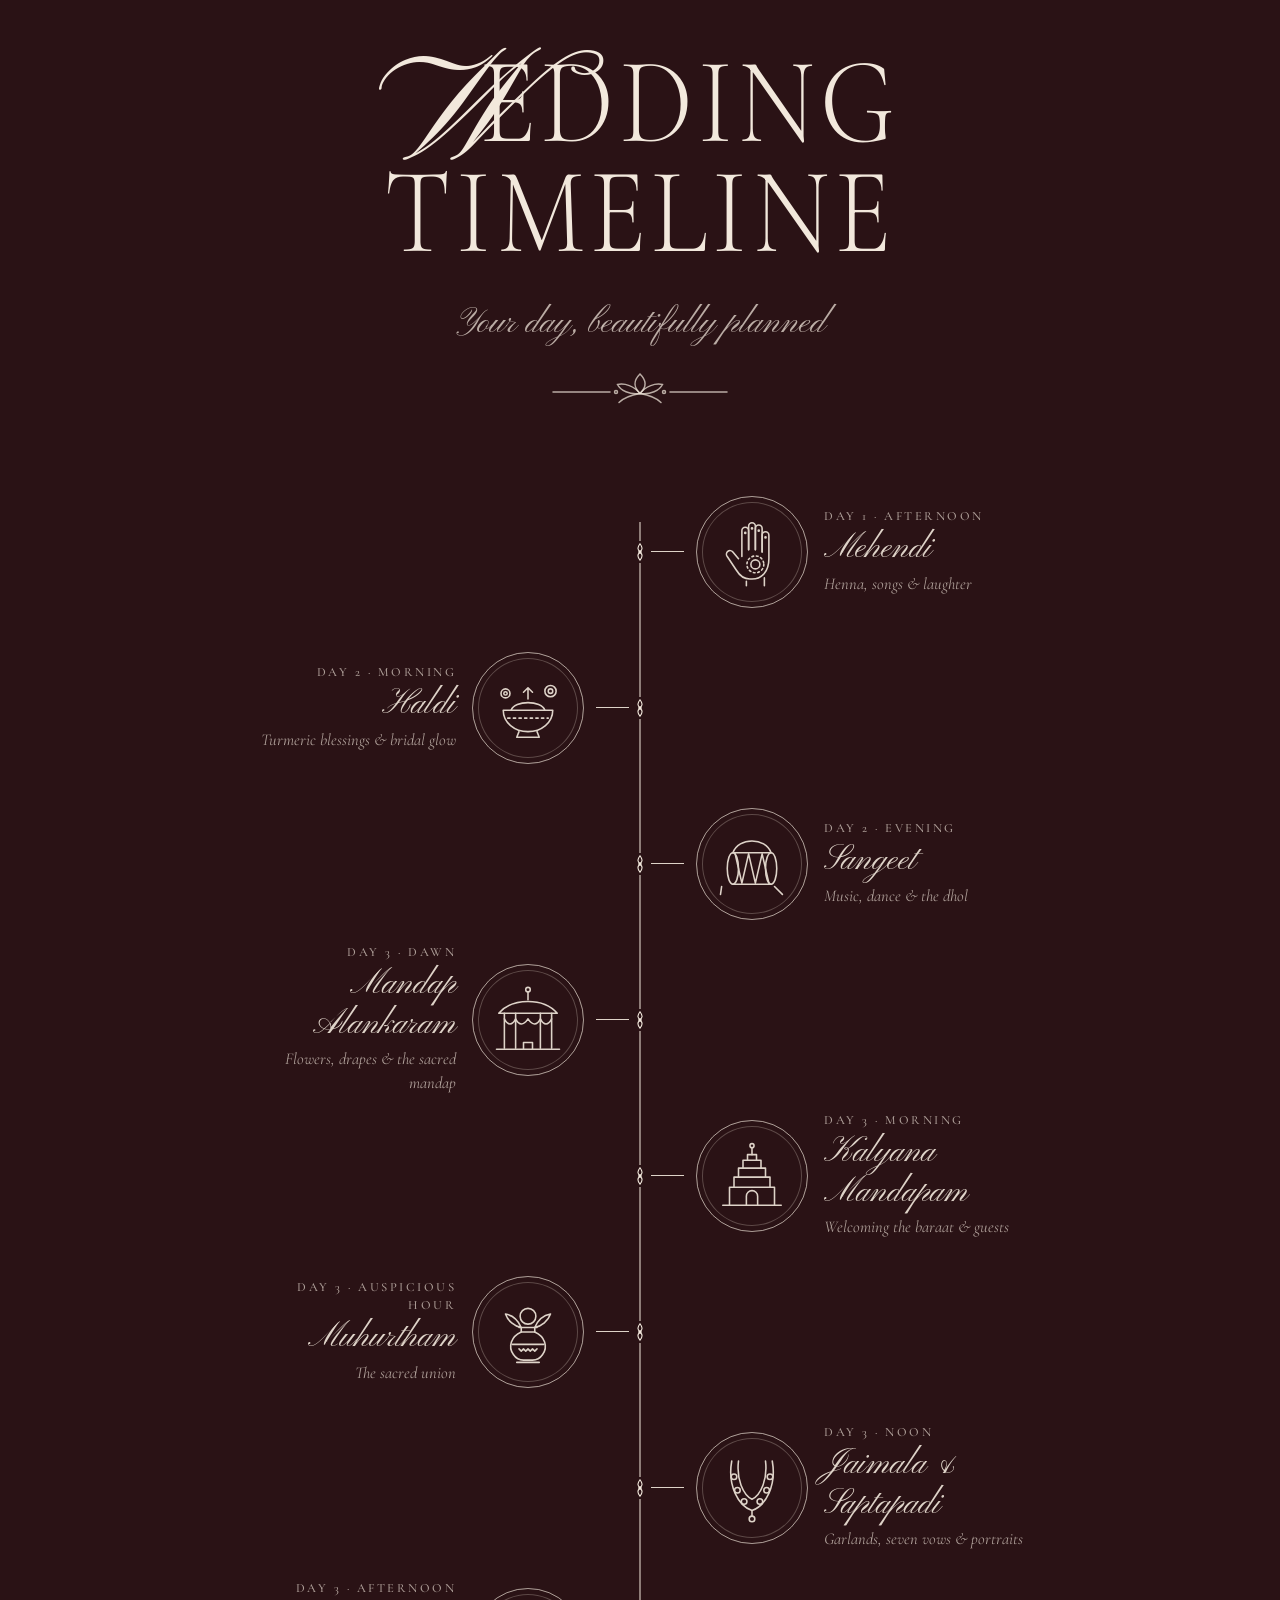
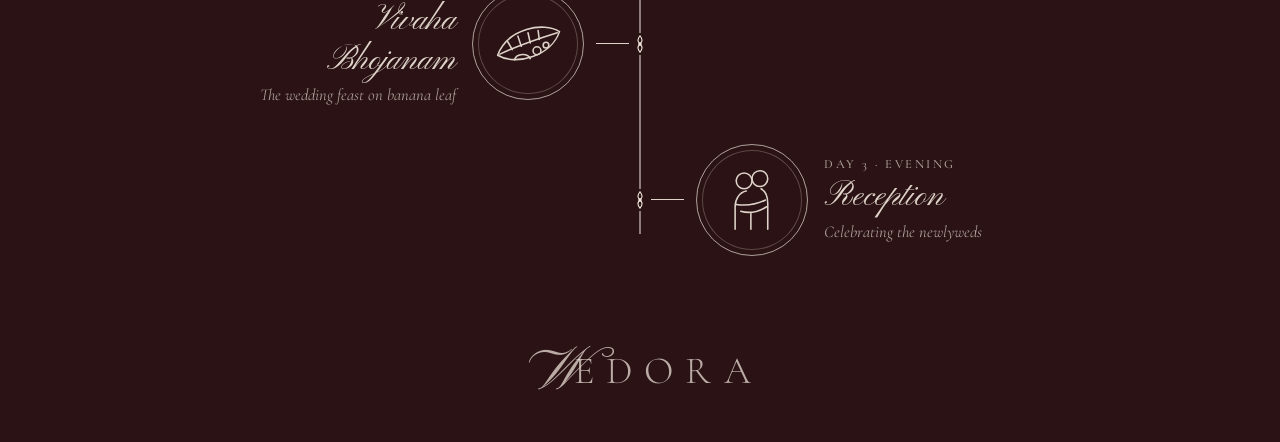
==== wedding-management-system/index.html @ 7cae9bbd "Initial wedding management project" ====
<!DOCTYPE html>
<html lang="en">
<head>
    <meta charset="UTF-8">
    <meta name="viewport" content="width=device-width, initial-scale=1.0">
    <title>Wedora | Wedding Timeline</title>
    <link rel="preconnect" href="https://fonts.googleapis.com">
    <link rel="preconnect" href="https://fonts.gstatic.com" crossorigin>
    <link href="https://fonts.googleapis.com/css2?family=Cormorant+Garamond:wght@300;400;500;600&family=Pinyon+Script&display=swap" rel="stylesheet">
    <link href="css/wedora.css" rel="stylesheet">
</head>
<body>
    <main class="page">

        <h1 class="tl-title" aria-label="Wedding Timeline">
            <span class="line"><span class="script-cap">W</span><span class="caps">EDDING</span></span>
            <span class="line"><span class="caps">TIMELINE</span></span>
        </h1>

        <p class="tl-subtitle">Your day, beautifully planned</p>
        <div class="lotus" id="lotus"></div>

        <!-- Filled in by js/timeline.js from the EVENTS list in js/events.js -->
        <ul class="timeline" id="timeline"></ul>

        <p class="signature" aria-label="Wedora"><span class="script-cap">W</span>EDORA</p>

    </main>

    <script src="js/icons.js"></script>
    <script src="js/events.js"></script>
    <script src="js/timeline.js"></script>
</body>
</html>
---- wedding-management-system/css/wedora.css ----
/* =====================================================================
   css/wedora.css  -  Wedora timeline (index.html) and records page (event.html)
   Deep burgundy background, ivory thin serif type, ivory line-art.
   ===================================================================== */

:root {
    --bg:        #2a1215;   /* deep, almost-black burgundy */
    --bg-raised: #331a1d;   /* slightly lighter, for the form panel */
    --ivory:     #f2e8dc;
    --ivory-dim: rgba(242, 232, 220, .72);
    --hairline:  rgba(242, 232, 220, .28);
    --danger:    #e8a3a3;
    --ok:        #bfd8b0;

    --serif:  'Cormorant Garamond', 'Cormorant', Georgia, 'Times New Roman', serif;
    --script: 'Pinyon Script', 'Great Vibes', cursive;

    --step: 156px;          /* vertical distance between timeline events */
    --connector: 44px;      /* short horizontal line to the centre line */
    --icon: 112px;
}

* { box-sizing: border-box; }

html, body {
    margin: 0;
    background: var(--bg);
    color: var(--ivory);
    font-family: var(--serif);
    -webkit-font-smoothing: antialiased;
}

a { color: inherit; }

/* =====================================================================
   1. TIMELINE PAGE
   ===================================================================== */

.page {
    max-width: 820px;
    margin: 0 auto;
    padding: 56px 20px 48px;
}

/* ---------- Heading ---------- */
.tl-title {
    margin: 0;
    text-align: center;
    font-weight: 300;
    line-height: 1.04;
    letter-spacing: .05em;
    font-size: clamp(3.1rem, 11vw, 6.6rem);
}
.tl-title .line { display: block; }
.tl-title .caps { display: inline-block; transform: scaleY(1.16); transform-origin: bottom; }
.tl-title .script-cap {
    font-family: var(--script);
    font-weight: 400;
    font-size: 1.45em;
    letter-spacing: 0;
    line-height: 0;
    margin-right: -.18em;
    position: relative;
    top: .08em;
}

.tl-subtitle {
    margin: 26px 0 0;
    text-align: center;
    font-family: var(--script);
    font-size: clamp(1.5rem, 4.2vw, 2.2rem);
    font-weight: 400;
    color: var(--ivory-dim);
}

/* ---------- The timeline ---------- */
.timeline {
    position: relative;
    margin: 70px auto 0;
    padding: 0;
    list-style: none;
}

/* the single thin vertical line */
.timeline::before {
    content: '';
    position: absolute;
    left: 50%;
    top: calc(var(--step) * .5 - 30px);
    bottom: calc(var(--step) * .5 - 34px);
    width: 1px;
    background: var(--ivory);
    transform: translateX(-.5px);
}

.timeline li { position: relative; height: var(--step); }

/* each event is one link: text + icon + connector */
.event {
    position: absolute;
    top: 0;
    height: var(--step);
    width: 50%;
    display: flex;
    align-items: center;
    gap: 16px;
    text-decoration: none;
    color: var(--ivory);
    cursor: pointer;
    opacity: .9;
    transition: opacity .25s ease;
}
.event.left  { left: 0;   justify-content: flex-end; }
.event.right { left: 50%; justify-content: flex-start; }

.event .connector {
    flex: 0 0 var(--connector);
    height: 1px;
    background: var(--ivory);
}
.event.left  .connector { margin-left: -4px; }
.event.right .connector { margin-right: -4px; }

.event .icon {
    flex: 0 0 var(--icon);
    width: var(--icon);
    height: var(--icon);
    transition: transform .3s ease;
}
.event .icon svg { width: 100%; height: 100%; display: block; }

.event .text {
    max-width: 15em;
    font-size: 17px;
    font-weight: 500;
    line-height: 1.45;
}
.event.left  .text { text-align: right; }
.event.right .text { text-align: left; }
.event .time  { display: block; margin-bottom: 4px; text-transform: uppercase; letter-spacing: .2em; font-size: 12.5px; color: var(--ivory-dim); }
.event .caption { display: block; margin-top: 4px; font-style: italic; font-weight: 400; font-size: 16.5px; color: var(--ivory-dim); }

/* the ceremony name, in script like an invitation card */
.event .label { font-family: var(--script); font-weight: 400; font-size: 2.15rem; line-height: 1.15; }

/* round frame around each icon (like the circles on an invitation) */
.event .medallion {
    border: 1px solid var(--ivory-dim);
    border-radius: 50%;
    padding: 19px;
    box-shadow: inset 0 0 0 5px var(--bg), inset 0 0 0 6px var(--hairline);
}

/* small ornament where the connector meets the centre line */
.timeline .knot {
    position: absolute;
    left: 50%;
    top: calc(var(--step) / 2);
    width: 22px; height: 22px;
    transform: translate(-50%, -50%);
    background: var(--bg);
    color: var(--ivory);
    z-index: 1;
    pointer-events: none;
}
.timeline .knot svg { width: 100%; height: 100%; display: block; }

/* lotus divider under the subtitle */
.lotus { width: 180px; margin: 22px auto 0; color: var(--ivory-dim); }
.lotus svg { width: 100%; display: block; }
.event .label { display: block; }

/* clickable, but quiet: brighter + thin underline on hover / keyboard focus */
.event:hover, .event:focus-visible { opacity: 1; }
.event:hover .icon, .event:focus-visible .icon { transform: scale(1.06); }
.event:hover .label, .event:focus-visible .label {
    text-decoration: underline;
    text-decoration-thickness: 1px;
    text-underline-offset: 5px;
}
.event:focus-visible { outline: none; }
.event:focus-visible .icon { outline: 1px dotted var(--ivory-dim); outline-offset: 6px; }

/* ---------- WEDORA signature at the bottom ---------- */
.signature {
    margin: 70px 0 0;
    text-align: center;
    font-weight: 300;
    font-size: clamp(1.7rem, 5vw, 2.4rem);
    letter-spacing: .32em;
    text-indent: .32em;
    color: var(--ivory-dim);
}
.signature .script-cap {
    font-family: var(--script);
    font-size: 1.5em;
    letter-spacing: 0;
    margin-right: -.08em;
    line-height: 0;
    position: relative;
    top: .1em;
}

/* ---------- Mobile: same layout, scaled down ---------- */
@media (max-width: 640px) {
    :root { --step: 128px; --connector: 10px; --icon: 54px; }
    .event .medallion { padding: 10px; box-shadow: inset 0 0 0 3px var(--bg), inset 0 0 0 4px var(--hairline); }
    .event .label { font-size: 1.12rem; overflow-wrap: anywhere; }
    .event .time { font-size: 9px; letter-spacing: .12em; }
    .event .caption { font-size: 12.5px; line-height: 1.3; }
    .timeline .knot { width: 16px; height: 16px; }
    .page { padding: 40px 6px 36px; }
    .timeline { margin-top: 48px; }
    .event { gap: 7px; }
    .event .text { max-width: 8.6em; line-height: 1.35; }
    .signature { margin-top: 48px; }
}
@media (max-width: 360px) {
    :root { --icon: 46px; --connector: 6px; }
    .event .label { font-size: 1rem; }
    .event .caption { font-size: 11.5px; }
}


/* =====================================================================
   2. RECORDS PAGE (event.html)
   ===================================================================== */

.records { max-width: 1180px; margin: 0 auto; padding: 28px 24px 60px; }

.topbar {
    display: flex;
    justify-content: space-between;
    align-items: center;
    gap: 12px;
    font-size: 13px;
    letter-spacing: .2em;
    text-transform: uppercase;
}
.back-link {
    display: inline-flex; align-items: center; gap: 6px;
    text-decoration: none; color: var(--ivory-dim);
}
.back-link svg { width: 18px; height: 18px; }
.back-link:hover { color: var(--ivory); }
.session-info { color: var(--ivory-dim); text-align: right; }
.session-info button { margin-left: 10px; }

.rec-header { text-align: center; margin: 34px 0 30px; }
.rec-header .icon { width: 64px; height: 64px; margin: 0 auto 12px; }
.rec-header .icon svg { width: 100%; height: 100%; }
.rec-header .event-line {
    font-size: 13px; letter-spacing: .24em; text-transform: uppercase; color: var(--ivory-dim);
}
.rec-header h1 {
    margin: 10px 0 6px;
    font-weight: 300;
    font-size: clamp(2.2rem, 6vw, 3.4rem);
    letter-spacing: .08em;
    text-transform: uppercase;
}
.rec-header .table-name { font-family: var(--script); font-size: 1.6rem; color: var(--ivory-dim); }

/* thin divider like the timeline line */
.hairline { height: 1px; background: var(--hairline); border: 0; margin: 0; }

/* ---------- toolbar: search + add ---------- */
.toolbar {
    display: flex; flex-wrap: wrap; gap: 14px;
    justify-content: space-between; align-items: flex-end;
    margin: 26px 0 18px;
}
.search {
    flex: 1 1 280px; max-width: 420px;
    background: transparent;
    border: 0; border-bottom: 1px solid var(--hairline);
    color: var(--ivory);
    font: inherit; font-size: 18px;
    padding: 8px 2px;
}
.search::placeholder { color: rgba(242,232,220,.45); font-style: italic; }
.search:focus { outline: none; border-bottom-color: var(--ivory); }

/* ---------- buttons: thin outlined, uppercase ---------- */
.btn-line {
    background: transparent;
    color: var(--ivory);
    border: 1px solid var(--ivory-dim);
    font-family: var(--serif);
    font-size: 13px;
    font-weight: 600;
    letter-spacing: .2em;
    text-transform: uppercase;
    padding: 10px 20px;
    cursor: pointer;
    transition: background .2s ease, color .2s ease;
}
.btn-line:hover:not(:disabled) { background: var(--ivory); color: var(--bg); }
.btn-line:disabled { opacity: .45; cursor: not-allowed; }
.btn-line.small { padding: 6px 12px; font-size: 11px; }
.btn-line.solid { background: var(--ivory); color: var(--bg); }
.btn-line.solid:hover:not(:disabled) { background: transparent; color: var(--ivory); }

.link-btn {
    background: none; border: 0; padding: 0 2px;
    color: var(--ivory-dim);
    font-family: var(--serif); font-size: 12px; font-weight: 600;
    letter-spacing: .16em; text-transform: uppercase;
    cursor: pointer;
}
.link-btn:hover { color: var(--ivory); text-decoration: underline; text-underline-offset: 4px; }
.link-btn.danger:hover { color: var(--danger); }

/* ---------- data table ---------- */
.table-wrap { overflow-x: auto; border-top: 1px solid var(--hairline); }
table.data { width: 100%; border-collapse: collapse; font-size: 16.5px; }
table.data th {
    text-align: left; font-weight: 600;
    font-size: 11.5px; letter-spacing: .18em; text-transform: uppercase;
    color: var(--ivory-dim);
    padding: 14px 10px; border-bottom: 1px solid var(--hairline);
    white-space: nowrap;
}
table.data td { padding: 13px 10px; border-bottom: 1px solid rgba(242,232,220,.12); vertical-align: top; }
table.data tr:hover td { background: rgba(242,232,220,.035); }
table.data .num { text-align: right; white-space: nowrap; font-variant-numeric: tabular-nums; }
table.data .actions { white-space: nowrap; text-align: right; width: 1%; }
table.data .actions .act { display: flex; flex-direction: column; align-items: flex-end; gap: 7px; }
table.data td:nth-child(2) { min-width: 9.5em; }
.sub { display: block; font-size: 14px; color: var(--ivory-dim); }

.status {
    display: inline-block; font-size: 11px; letter-spacing: .16em; text-transform: uppercase;
    border: 1px solid var(--hairline); padding: 2px 8px; white-space: nowrap;
}
.status.Cancelled, .status.Failed { color: var(--danger); border-color: rgba(232,163,163,.45); }
.status.Completed, .status.Success { color: var(--ok); border-color: rgba(191,216,176,.45); }

/* loading / empty / error messages */
.state { text-align: center; padding: 46px 10px; color: var(--ivory-dim); font-size: 19px; font-style: italic; }
.state.error { color: var(--danger); font-style: normal; }
.count-line { margin-top: 12px; font-size: 13px; letter-spacing: .14em; text-transform: uppercase; color: var(--ivory-dim); }

/* notices (success / error) */
.notice { border: 1px solid var(--hairline); padding: 10px 14px; margin-bottom: 16px; font-size: 16px; }
.notice.error { border-color: rgba(232,163,163,.5); color: var(--danger); }
.notice.success { border-color: rgba(191,216,176,.5); color: var(--ok); }

/* ---------- sign-in panel + modal form ---------- */
.panel {
    max-width: 420px; margin: 20px auto 0;
    border: 1px solid var(--hairline);
    padding: 30px 28px;
    text-align: center;
}
.panel p { color: var(--ivory-dim); font-size: 17px; }

.field { margin-bottom: 16px; text-align: left; }
.field label {
    display: block; margin-bottom: 4px;
    font-size: 11.5px; letter-spacing: .18em; text-transform: uppercase; color: var(--ivory-dim);
}
.field input, .field select, .field textarea {
    width: 100%;
    background: transparent;
    border: 0; border-bottom: 1px solid var(--hairline);
    color: var(--ivory);
    font: inherit; font-size: 17px;
    padding: 6px 2px;
    color-scheme: dark;            /* dark date pickers / dropdowns */
}
.field select option { background: var(--bg); color: var(--ivory); }
.field input:focus, .field select:focus { outline: none; border-bottom-color: var(--ivory); }
.field .hint { font-size: 13.5px; color: var(--ivory-dim); font-style: italic; margin-top: 3px; }
.field-row { display: grid; grid-template-columns: 1fr 1fr; gap: 0 20px; }

.modal-backdrop {
    position: fixed; inset: 0; z-index: 50;
    background: rgba(15, 5, 7, .78);
    display: none; align-items: flex-start; justify-content: center;
    padding: 6vh 16px; overflow-y: auto;
}
.modal-backdrop.open { display: flex; }
.modal {
    width: 100%; max-width: 560px;
    background: var(--bg);
    border: 1px solid var(--ivory-dim);
    padding: 28px 28px 24px;
}
.modal.wide { max-width: 760px; }
.modal h2 {
    margin: 0 0 4px; text-align: center;
    font-weight: 400; font-size: 26px; letter-spacing: .14em; text-transform: uppercase;
}
.modal .modal-sub { text-align: center; font-family: var(--script); font-size: 1.4rem; color: var(--ivory-dim); margin-bottom: 18px; }
.modal .buttons { display: flex; justify-content: flex-end; gap: 10px; margin-top: 22px; }

.money-line { display: flex; justify-content: center; gap: 28px; flex-wrap: wrap; margin: 6px 0 18px; font-size: 16px; }
.money-line b { font-weight: 600; }

@media (max-width: 640px) {
    .records { padding: 20px 12px 40px; }
    .field-row { grid-template-columns: 1fr; }
    .topbar { font-size: 11px; letter-spacing: .14em; }
    .modal { padding: 22px 16px; }
}


/* =====================================================================
   3. REPORTS PAGE (reports.html)
   ===================================================================== */

.stats {
    display: grid;
    grid-template-columns: repeat(4, 1fr);
    gap: 0;
    margin: 28px 0 10px;
    border-top: 1px solid var(--hairline);
    border-left: 1px solid var(--hairline);
}
.stat { padding: 18px 18px 16px; border-right: 1px solid var(--hairline); border-bottom: 1px solid var(--hairline); }
.stat-label { font-size: 11.5px; letter-spacing: .18em; text-transform: uppercase; color: var(--ivory-dim); }
.stat-value { font-size: clamp(1.6rem, 3vw, 2.2rem); font-weight: 400; margin-top: 6px; font-variant-numeric: tabular-nums; }
.stat-note { font-size: 14px; font-style: italic; color: var(--ivory-dim); }

.report-grid { display: grid; grid-template-columns: minmax(0, 1fr) minmax(0, 1fr); gap: 0 40px; }
.report-grid > *, .report-card { min-width: 0; }
.report-card { margin-top: 34px; }
.report-card h2 {
    margin: 0; font-weight: 400; font-size: 22px; letter-spacing: .14em; text-transform: uppercase;
}
.report-sql {
    margin: 4px 0 14px; font-size: 14.5px; font-style: italic; color: var(--ivory-dim);
    padding-bottom: 10px; border-bottom: 1px solid var(--hairline);
}

/* thin single-colour bars with the exact value beside each */
.bars { display: flex; flex-direction: column; gap: 4px; }
.bar-row {
    display: grid; grid-template-columns: minmax(0, 34%) minmax(0, 1fr) auto;
    align-items: center; gap: 14px;
    padding: 7px 0; font-size: 16.5px;
}
.bar-row:hover { background: rgba(242,232,220,.04); }
.bar-label { min-width: 0; overflow: hidden; text-overflow: ellipsis; white-space: nowrap; }
.bar-track { height: 8px; position: relative; }
.bar-fill { position: absolute; left: 0; top: 0; bottom: 0; background: var(--ivory); border-radius: 0 4px 4px 0; opacity: .85; }
.bar-row:hover .bar-fill { opacity: 1; }
.bar-value { font-variant-numeric: tabular-nums; white-space: nowrap; color: var(--ivory); }

@media (max-width: 860px) {
    .stats { grid-template-columns: repeat(2, 1fr); }
    .report-grid { grid-template-columns: minmax(0, 1fr); }
}
@media (max-width: 640px) {
    .bar-row { grid-template-columns: minmax(0, 40%) minmax(0, 1fr) auto; gap: 8px; font-size: 15px; }
}
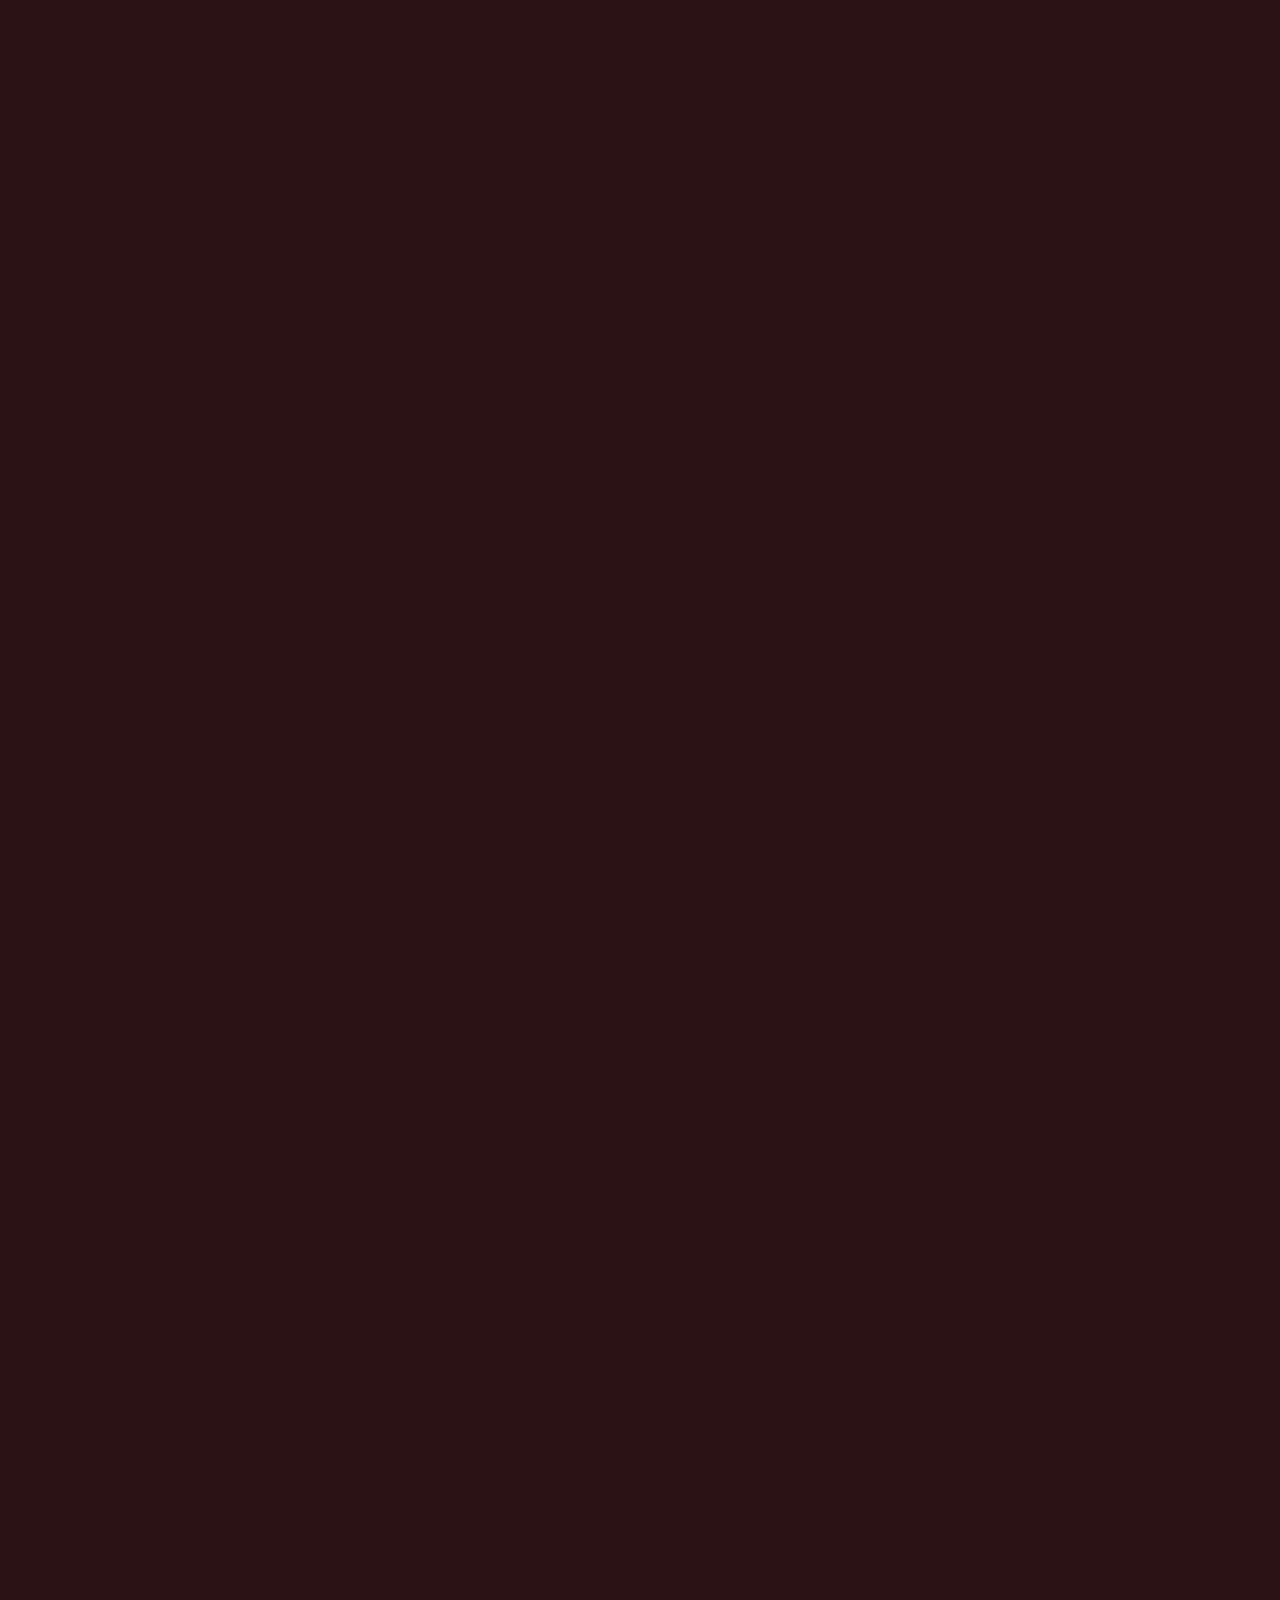
==== commit e0f391ae: "Vendors, packages, reviews, account pages and sign-in first" ====
--- a/wedding-management-system/index.html
+++ b/wedding-management-system/index.html
@@ -10,6 +10,7 @@
     <link href="css/wedora.css" rel="stylesheet">
 </head>
 <body>
+    <style>main.page { visibility: hidden; }</style>
     <main class="page">
 
         <h1 class="tl-title" aria-label="Wedding Timeline">
@@ -24,11 +25,33 @@
         <ul class="timeline" id="timeline"></ul>
 
         <p class="signature" aria-label="Wedora"><span class="script-cap">W</span>EDORA</p>
+        <p class="account-line" id="accountLine"><a href="login.html">Sign in</a><span>·</span><a href="register.html">Register</a></p>
 
     </main>
 
+    <script src="https://cdn.jsdelivr.net/npm/@supabase/supabase-js@2"></script>
+    <script src="js/supabase.js"></script>
+    <script src="js/auth.js"></script>
     <script src="js/icons.js"></script>
     <script src="js/events.js"></script>
     <script src="js/timeline.js"></script>
+    <script>
+        // The timeline is for signed-in users: visitors are sent to the Sign In page first.
+        (async () => {
+            const role = await getRole();
+            if (!role) { location.replace('login.html'); return; }
+
+            // signed in: show the page and the account line under WEDORA
+            document.querySelector('main.page').style.visibility = 'visible';
+            const home = role === 'admin' ? '<a href="reports.html">Reports</a>' : '<a href="customer-dashboard.html">My dashboard</a>';
+            const line = document.getElementById('accountLine');
+            line.innerHTML = `${home}<span>·</span><a href="#" id="signOut">Sign out</a>`;
+            document.getElementById('signOut').onclick = async (e) => {
+                e.preventDefault();
+                await db.auth.signOut();
+                location.replace('login.html');
+            };
+        })();
+    </script>
 </body>
 </html>
--- a/wedding-management-system/css/wedora.css
+++ b/wedding-management-system/css/wedora.css
@@ -455,3 +455,95 @@
 @media (max-width: 640px) {
     .bar-row { grid-template-columns: minmax(0, 40%) minmax(0, 1fr) auto; gap: 8px; font-size: 15px; }
 }
+
+
+/* =====================================================================
+   4. TABS, DATE CHECK, STARS (Vendors / Packages / Reviews)
+   ===================================================================== */
+
+.tabs { display: flex; justify-content: center; flex-wrap: wrap; gap: 8px 30px; margin-top: 24px; }
+.tabs a {
+    text-decoration: none;
+    font-size: 13px; font-weight: 600; letter-spacing: .22em; text-transform: uppercase;
+    color: var(--ivory-dim);
+    padding-bottom: 6px; border-bottom: 1px solid transparent;
+}
+.tabs a:hover { color: var(--ivory); }
+.tabs a.active { color: var(--ivory); border-bottom-color: var(--ivory); }
+
+.date-check {
+    display: inline-flex; align-items: center; gap: 10px;
+    font-size: 11.5px; letter-spacing: .18em; text-transform: uppercase; color: var(--ivory-dim);
+}
+.date-check input {
+    background: transparent; border: 0; border-bottom: 1px solid var(--hairline);
+    color: var(--ivory); font: inherit; font-size: 16px; letter-spacing: 0; text-transform: none;
+    padding: 6px 2px; color-scheme: dark;
+}
+.date-check input:focus { outline: none; border-bottom-color: var(--ivory); }
+
+.stars { letter-spacing: .08em; white-space: nowrap; }
+.stars .off { opacity: .28; }
+
+.status.Available, .status.Verified, .status.Offered { color: var(--ok); border-color: rgba(191,216,176,.45); }
+.status.Booked, .status.Pending, .status.Unverified { color: #e9cf9a; border-color: rgba(233,207,154,.45); }
+.field textarea { resize: vertical; font-family: inherit; }
+
+@media (max-width: 640px) {
+    .tabs { gap: 6px 18px; }
+    .tabs a { font-size: 11px; letter-spacing: .14em; }
+}
+
+
+/* =====================================================================
+   5. ACCOUNT PAGES (login, register, dashboard) + timeline account line
+   ===================================================================== */
+
+.account-line {
+    margin: 14px 0 0; text-align: center;
+    font-size: 12.5px; letter-spacing: .24em; text-transform: uppercase;
+}
+.account-line a { color: var(--ivory-dim); text-decoration: none; }
+.account-line a:hover { color: var(--ivory); text-decoration: underline; text-underline-offset: 4px; }
+.account-line span { margin: 0 12px; color: var(--hairline); }
+
+.panel.wide { max-width: 580px; text-align: left; }
+.panel .notice { text-align: left; }
+.demo-note {
+    margin-top: 22px; padding-top: 16px; border-top: 1px solid var(--hairline);
+    font-size: 15px; color: var(--ivory-dim); line-height: 1.7; text-align: center;
+}
+.demo-note span {
+    display: block; font-size: 11px; letter-spacing: .2em; text-transform: uppercase; margin-bottom: 2px;
+}
+
+.stats.five { grid-template-columns: repeat(5, 1fr); }
+
+.upcoming .countdown { font-family: var(--script); font-size: 2rem; margin: 4px 0 0; color: var(--ivory); }
+.upcoming .couple { font-weight: 400; font-size: 26px; letter-spacing: .06em; margin: 4px 0 8px; }
+.upcoming .detail { margin: 4px 0; font-size: 17px; color: var(--ivory-dim); }
+.upcoming .btn-line { display: inline-block; margin-top: 14px; text-decoration: none; }
+
+.ceremony-list { display: grid; grid-template-columns: 1fr 1fr; gap: 2px 18px; }
+.ceremony-link {
+    display: flex; align-items: center; gap: 12px;
+    padding: 8px 4px; text-decoration: none; color: var(--ivory);
+    border-bottom: 1px solid rgba(242,232,220,.08);
+}
+.ceremony-link:hover { background: rgba(242,232,220,.04); }
+.ceremony-link .mini-icon { flex: 0 0 34px; height: 34px; }
+.ceremony-link .mini-icon svg { width: 100%; height: 100%; }
+.ceremony-link .name { display: block; font-family: var(--script); font-size: 1.35rem; line-height: 1.1; }
+
+@media (max-width: 860px) {
+    .stats.five { grid-template-columns: repeat(2, 1fr); }
+    .stats.five .stat:last-child { grid-column: span 2; }
+}
+@media (max-width: 640px) {
+    .ceremony-list { grid-template-columns: 1fr; }
+    .account-line { font-size: 11px; letter-spacing: .16em; }
+}
+
+/* WEDORA wordmark at the top of the Sign In / Register pages */
+.brand-mark { font-size: 17px; letter-spacing: .3em; color: var(--ivory); }
+.brand-mark .script-cap { font-family: var(--script); font-size: 1.6em; letter-spacing: 0; margin-right: -.05em; }
